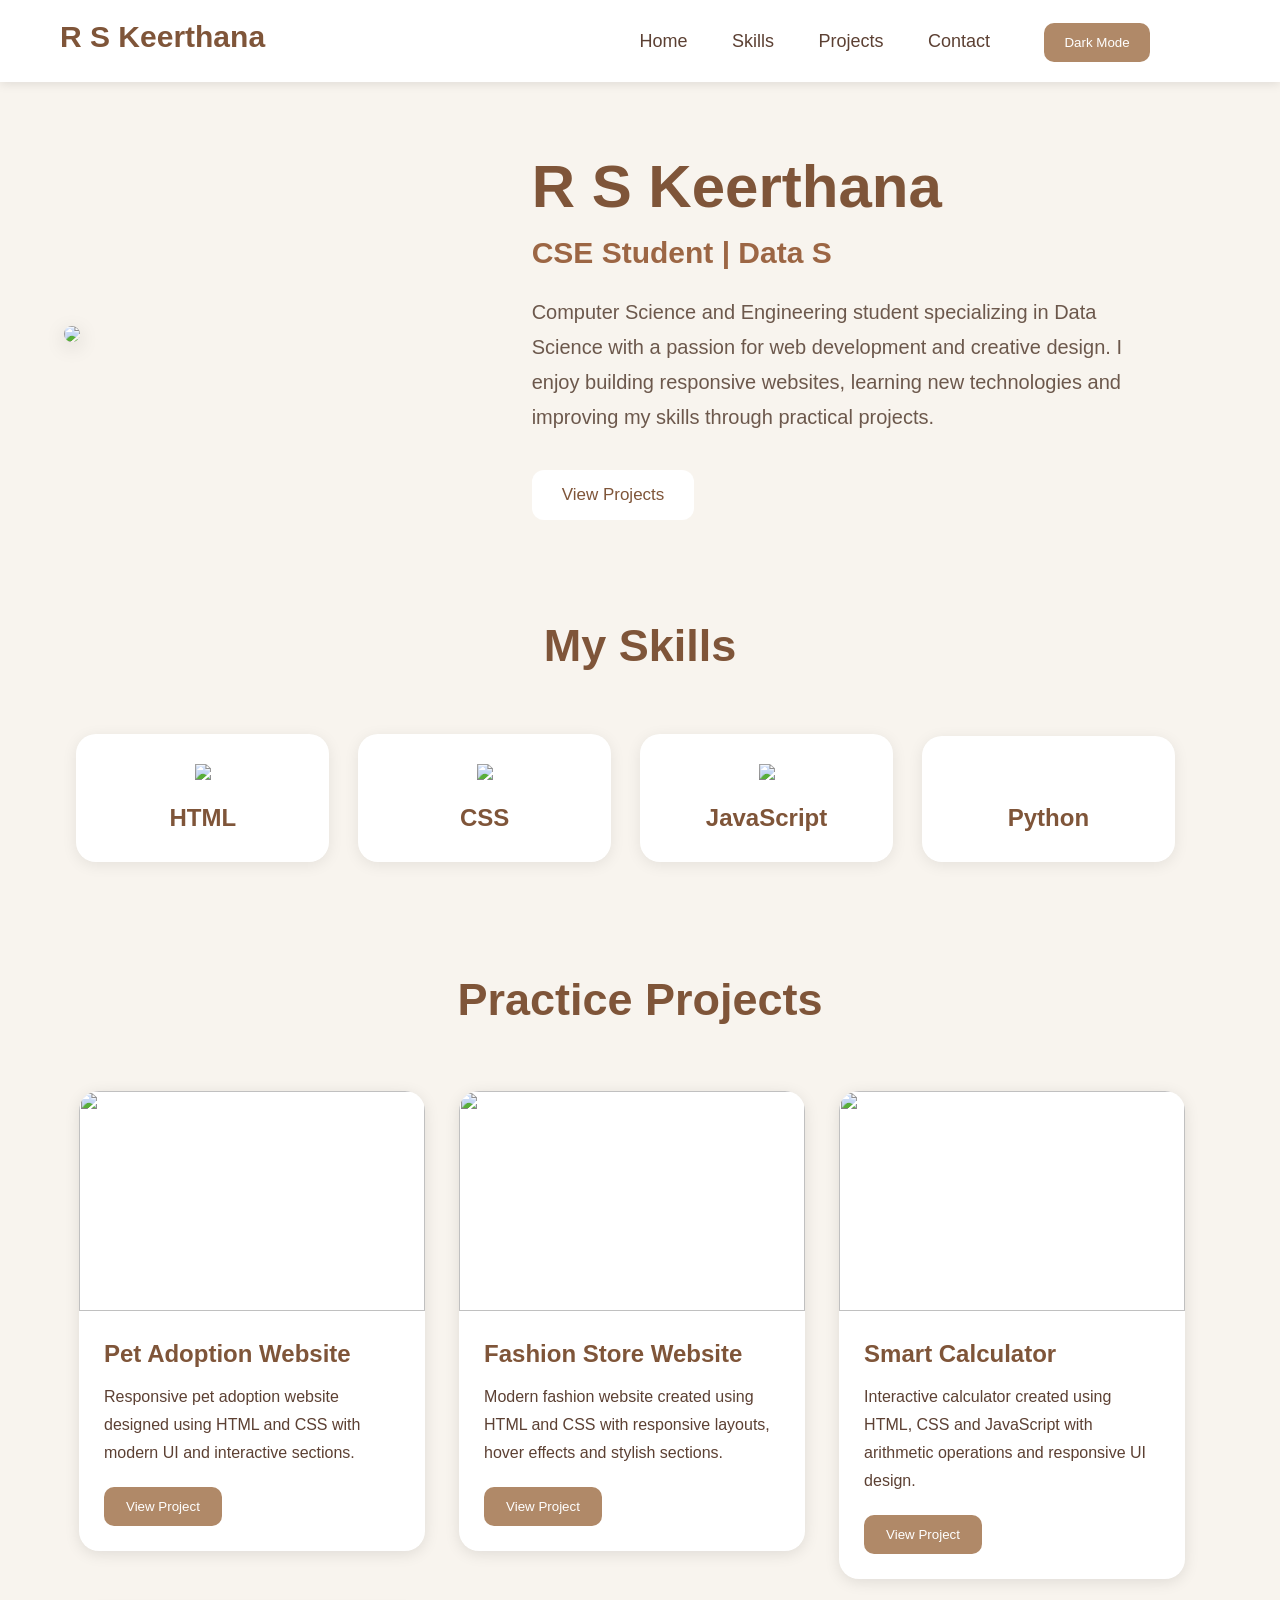
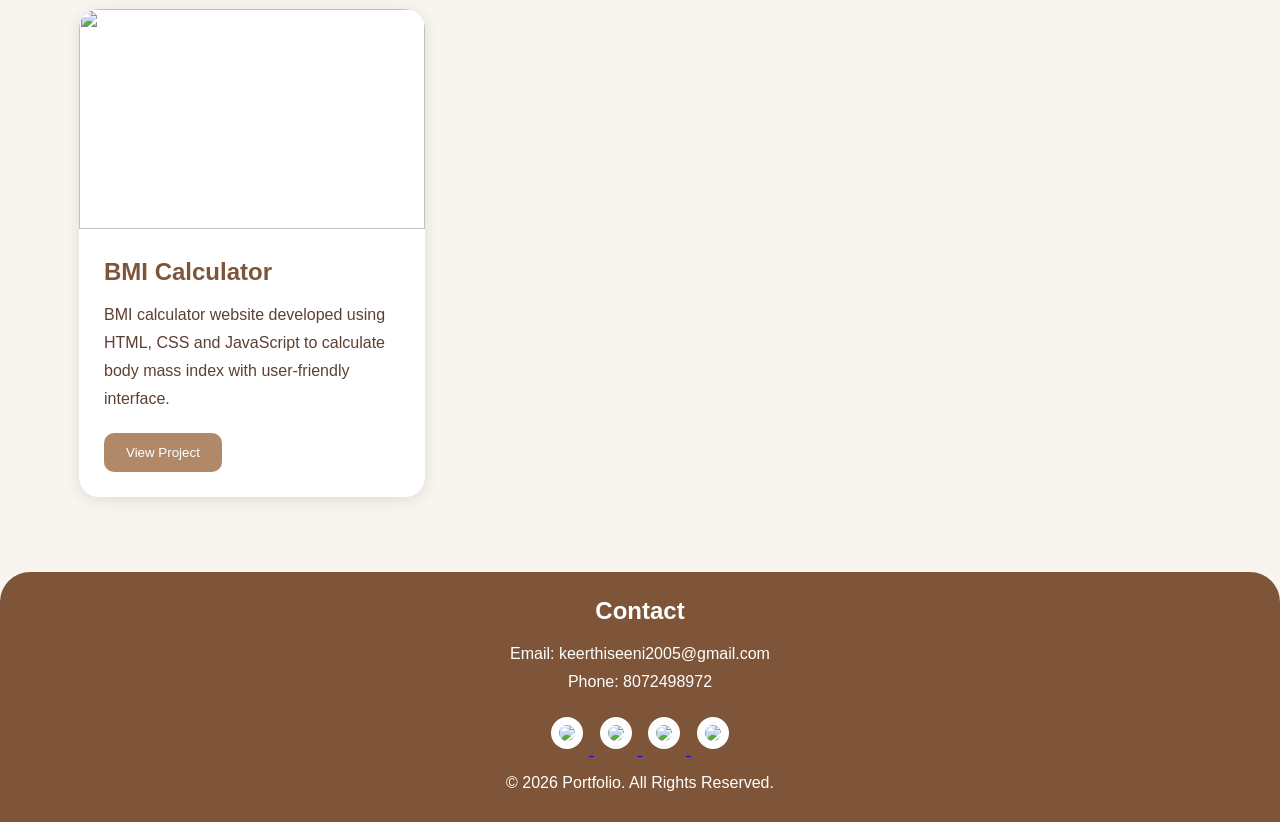
==== index.html @ 205410b9 "Rename portfolio.html to index.html" ====
<!DOCTYPE html>
<html lang="en">
<head>
<meta charset="UTF-8">
<meta name="viewport" content="width=device-width, initial-scale=1.0">
<title>R S Keerthana Portfolio</title>

<link rel="stylesheet" href="portfolio.css">

</head>
<body>

<nav>
<div class="logo">R S Keerthana</div>

<ul>
<li><a href="#">Home</a></li>
<li><a href="#skills">Skills</a></li>
<li><a href="#projects">Projects</a></li>
<li><a href="#contact">Contact</a></li>
</ul>

<button class="mode-btn" id="darkBtn">Dark Mode</button>
</nav>

<div class="hero">

<div class="hero-image">
<img src="../Project 1/assets/image.jpeg">
</div>

<div class="hero-text">

<h1>R S Keerthana</h1>

<h2 id="typing"></h2>

<p>
Computer Science and Engineering student specializing in Data Science with a passion for web development and creative design. I enjoy building responsive websites, learning new technologies and improving my skills through practical projects.
</p>

<div class="hero-buttons">
<button class="project-btn" id="projectBtn">View Projects</button>
</div>

</div>

</div>

<h1 class="heading" id="skills">My Skills</h1>

<div class="skills">

<div class="skill-card">
<img src="../Portfolio/assets/html.png">
<h2>HTML</h2>
</div>

<div class="skill-card">
<img src="../Portfolio/assets/css.png">
<h2>CSS</h2>
</div>

<div class="skill-card">
<img src="../Portfolio/assets/js.png">
<h2>JavaScript</h2>
</div>

<div class="skill-card">
<img src="">
<h2>Python</h2>
</div>

</div>

<h1 class="heading" id="projects">Practice Projects</h1>

<div class="projects">

<div class="project-card">
<div class="project-image">
<img src="../Portfolio/assets/pet.jpg">
<div class="overlay"></div>
</div>

<div class="project-content">
<h2>Pet Adoption Website</h2>

<p>
Responsive pet adoption website designed using HTML and CSS with modern UI and interactive sections.
</p>

<button class="petBtn">View Project</button>
</div>

</div>

<div class="project-card">

<div class="project-image">
<img src="../Portfolio/assets/fashion.jpg">
<div class="overlay"></div>
</div>

<div class="project-content">
<h2>Fashion Store Website</h2>

<p>
Modern fashion website created using HTML and CSS with responsive layouts, hover effects and stylish sections.
</p>

<button class="fashionBtn">View Project</button>

</div>
</div>

<div class="project-card">

<div class="project-image">
<img src="../Portfolio/assets/calc.jpg">
<div class="overlay"></div>
</div>

<div class="project-content">
<h2>Smart Calculator</h2>

<p>
Interactive calculator created using HTML, CSS and JavaScript with arithmetic operations and responsive UI design.
</p>

<button class="calculatorBtn">View Project</button>

</div>
</div>

<div class="project-card">

<div class="project-image">
<img src="../Portfolio/assets/bmi.jpg">
<div class="overlay"></div>
</div>

<div class="project-content">

<h2>BMI Calculator</h2>

<p>
BMI calculator website developed using HTML, CSS and JavaScript to calculate body mass index with user-friendly interface.
</p>

<button class="bmiBtn">View Project</button>

</div>
</div>

</div>

<footer id="contact">

<h3>Contact</h3>

<p>
Email: keerthiseeni2005@gmail.com<br>
Phone: 8072498972
</p>

<div class="socials">

<a href="https://www.instagram.com/kxxrthi_12" target="_blank">
<img src="../Portfolio/assets/insta.jpeg">
</a>

<a href="https://www.facebook.com/share/1E6U5638YS/" target="_blank">
<img src="../Portfolio/assets/face.png">
</a>

<a href="https://www.linkedin.com/in/keerthana-seenivasagan" target="_blank">
<img src="../Portfolio/assets/linked.png">
</a>

<a href="https://github.com/kxxrthi12" target="_blank">
<img src="../Portfolio/assets/github.png">
</a>

</div>

<p>© 2026 Portfolio. All Rights Reserved.</p>

</footer>

<script src="portfolio.js"></script>

</body>
</html>
---- portfolio.css ----
*{
margin:0;
padding:0;
box-sizing:border-box;
scroll-behavior:smooth;
font-family:Arial, Helvetica, sans-serif;
}

body{
background:#f8f4ee;
color:#5c4033;
}

nav{
background:white;
padding:20px 60px;
position:sticky;
top:0;
box-shadow:0px 2px 10px rgba(0,0,0,0.1);
z-index:1000;
}

.logo{
font-size:30px;
font-weight:bold;
display:inline-block;
color:#7f5539;
}

ul{
display:inline-block;
margin-left:350px;
}

li{
display:inline;
margin:20px;
}

li a{
text-decoration:none;
color:#5c4033;
font-size:18px;
}

li a:hover{
color:#b08968;
}

.mode-btn{
background:#b08968;
color:white;
border:none;
padding:12px 20px;
border-radius:10px;
margin-left:30px;
cursor:pointer;
}

.hero{
width:90%;
margin:auto;
margin-top:70px;
}

.hero-image{
width:35%;
display:inline-block;
vertical-align:middle;
}

.hero-image img{
width:100%;
border-radius:30px;
box-shadow:0px 5px 20px rgba(0,0,0,0.15);
}

.hero-text{
width:55%;
display:inline-block;
vertical-align:middle;
margin-left:60px;
}

.hero-text h1{
font-size:60px;
color:#7f5539;
}

.hero-text h2{
font-size:30px;
margin-top:15px;
color:#9c6644;
}

.hero-text p{
margin-top:25px;
font-size:20px;
line-height:35px;
color:#6c584c;
}

.hero-buttons{
margin-top:35px;
}

.hero-buttons button{
padding:15px 30px;
border:none;
border-radius:12px;
font-size:17px;
cursor:pointer;
transition:0.3s;
}

.project-btn{
background:white;
color:#7f5539;
border:2px solid #b08968;
}

.hero-buttons button:hover{
transform:scale(1.05);
}

.heading{
text-align:center;
font-size:45px;
margin-top:100px;
margin-bottom:50px;
color:#7f5539;
}

.skills,.projects{
width:90%;
margin:auto;
}

@keyframes fadeUp{
from{
opacity:0;
transform:translateY(40px);
}

to{
opacity:1;
transform:translateY(0px);
}
}

.skill-card{
opacity:0;
transform:translateY(40px);
animation:fadeUp 1s forwards;
width:22%;
display:inline-block;
background:white;
padding:30px;
margin:12px;
text-align:center;
border-radius:20px;
box-shadow:0px 3px 15px rgba(0,0,0,0.08);
transition:0.4s;
}

.skill-card:hover,.project-card:hover{
transform:translateY(-10px);
}

.skill-card img{
width:70px;
}

.skill-card h2{
margin-top:20px;
color:#7f5539;
}

.project-card{
opacity:0;
transform:translateY(40px);
animation:fadeUp 1s forwards;
width:30%;
display:inline-block;
background:white;
margin:15px;
border-radius:20px;
overflow:hidden;
vertical-align:top;
box-shadow:0px 3px 15px rgba(0,0,0,0.1);
transition:0.4s;
}

.project-image{
position:relative;
overflow:hidden;
}

.overlay{
position:absolute;
top:0;
left:0;
width:100%;
height:100%;
background:rgba(0,0,0,0.5);
opacity:0;
transition:0.4s;
}

.project-card:hover .overlay{
opacity:1;
}

.project-card img{
width:100%;
height:220px;
object-fit:cover;
}

.project-content{
padding:25px;
}

.project-content h2{
color:#7f5539;
}

.project-content p{
margin-top:15px;
line-height:28px;
}

.project-content button{
margin-top:20px;
padding:12px 22px;
border:none;
border-radius:10px;
background:#b08968;
color:white;
cursor:pointer;
}

footer{
margin-top:60px;
background:#7f5539;
padding:25px 20px;
text-align:center;
color:white;
border-top-left-radius:30px;
border-top-right-radius:30px;
}

footer h3{
margin-bottom:15px;
font-size:24px;
}

footer p{
margin-top:10px;
font-size:16px;
line-height:28px;
}

footer .socials{
margin-top:15px;
}

footer .socials img{
background:white;
padding:8px;
border-radius:50%;
width:42px;
margin:6px;
}

footer .socials img:hover{
transform:translateY(-5px);
}

.dark{
background:#1f1f1f;
color:white;
}

.dark nav,
.dark .skill-card,
.dark .project-card,
.dark footer{
background:#2c2c2c;
color:white;
}

.dark .hero-text p,
.dark .project-content p{
color:#d6d6d6;
}

@media screen and (max-width:768px){

ul{
display:block;
margin-left:0;
margin-top:20px;
}

li{
display:block;
margin:15px 0;
}

.hero-image,
.hero-text,
.skill-card,
.project-card{
width:100%;
margin-left:0;
}

.hero-text{
margin-top:40px;
}

}
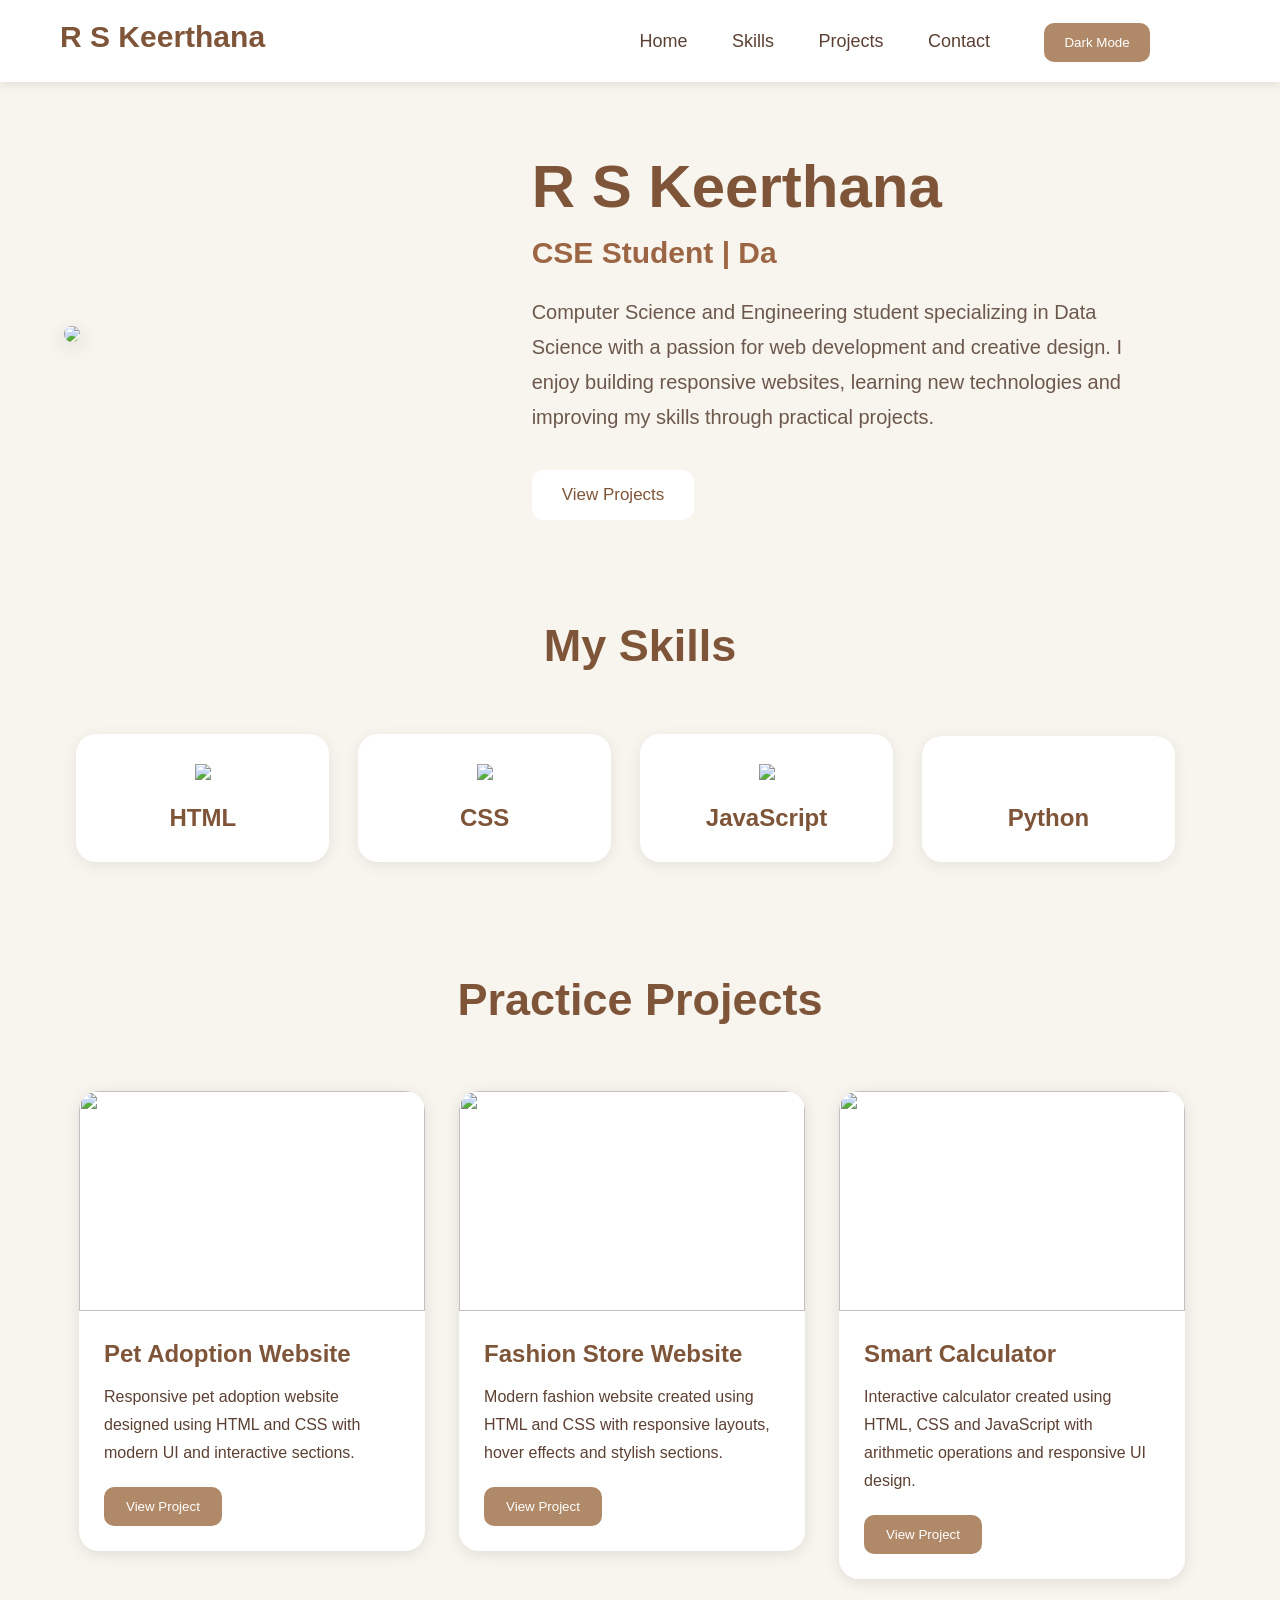
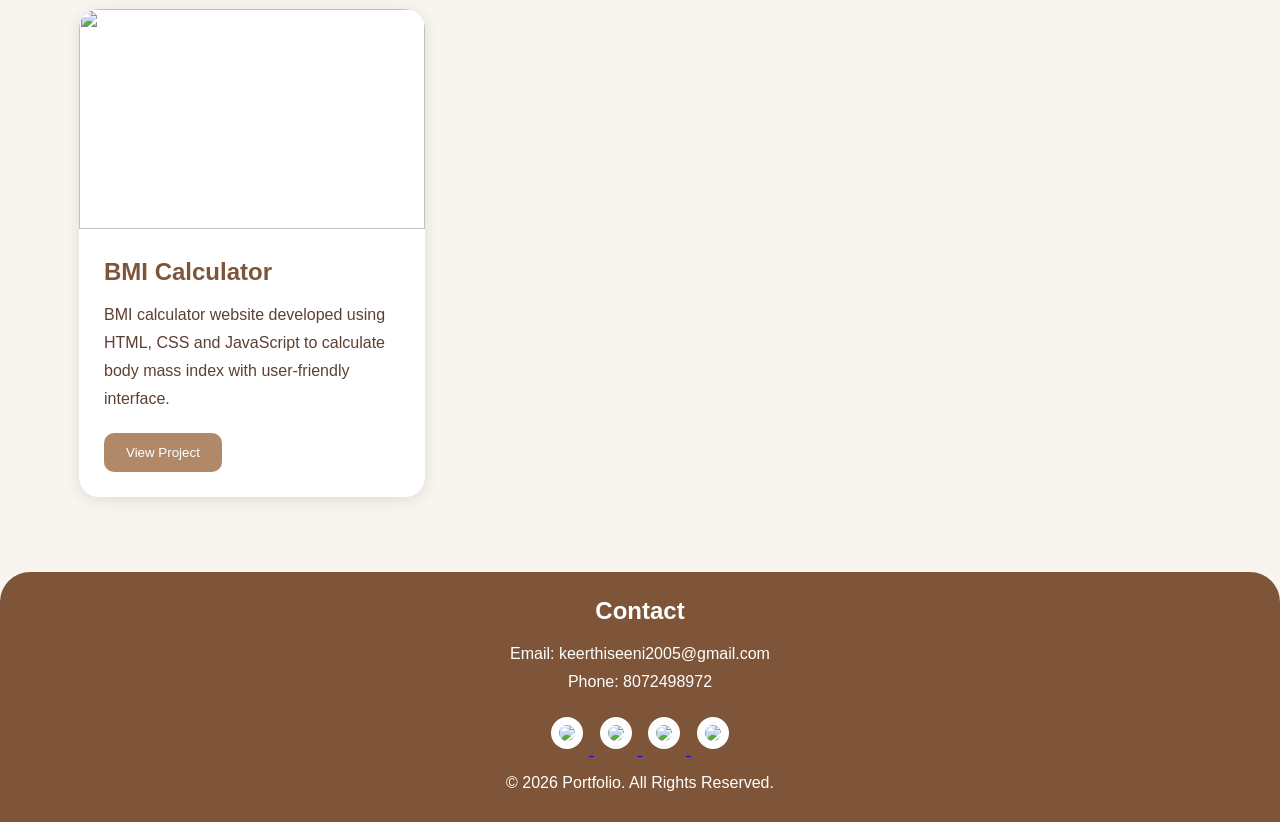
==== commit 1f501180: "Update index.html" ====
--- a/index.html
+++ b/index.html
@@ -26,7 +26,7 @@
 <div class="hero">
 
 <div class="hero-image">
-<img src="../Project 1/assets/image.jpeg">
+<img src="../Portfolio/assets/image.jpeg">
 </div>
 
 <div class="hero-text">
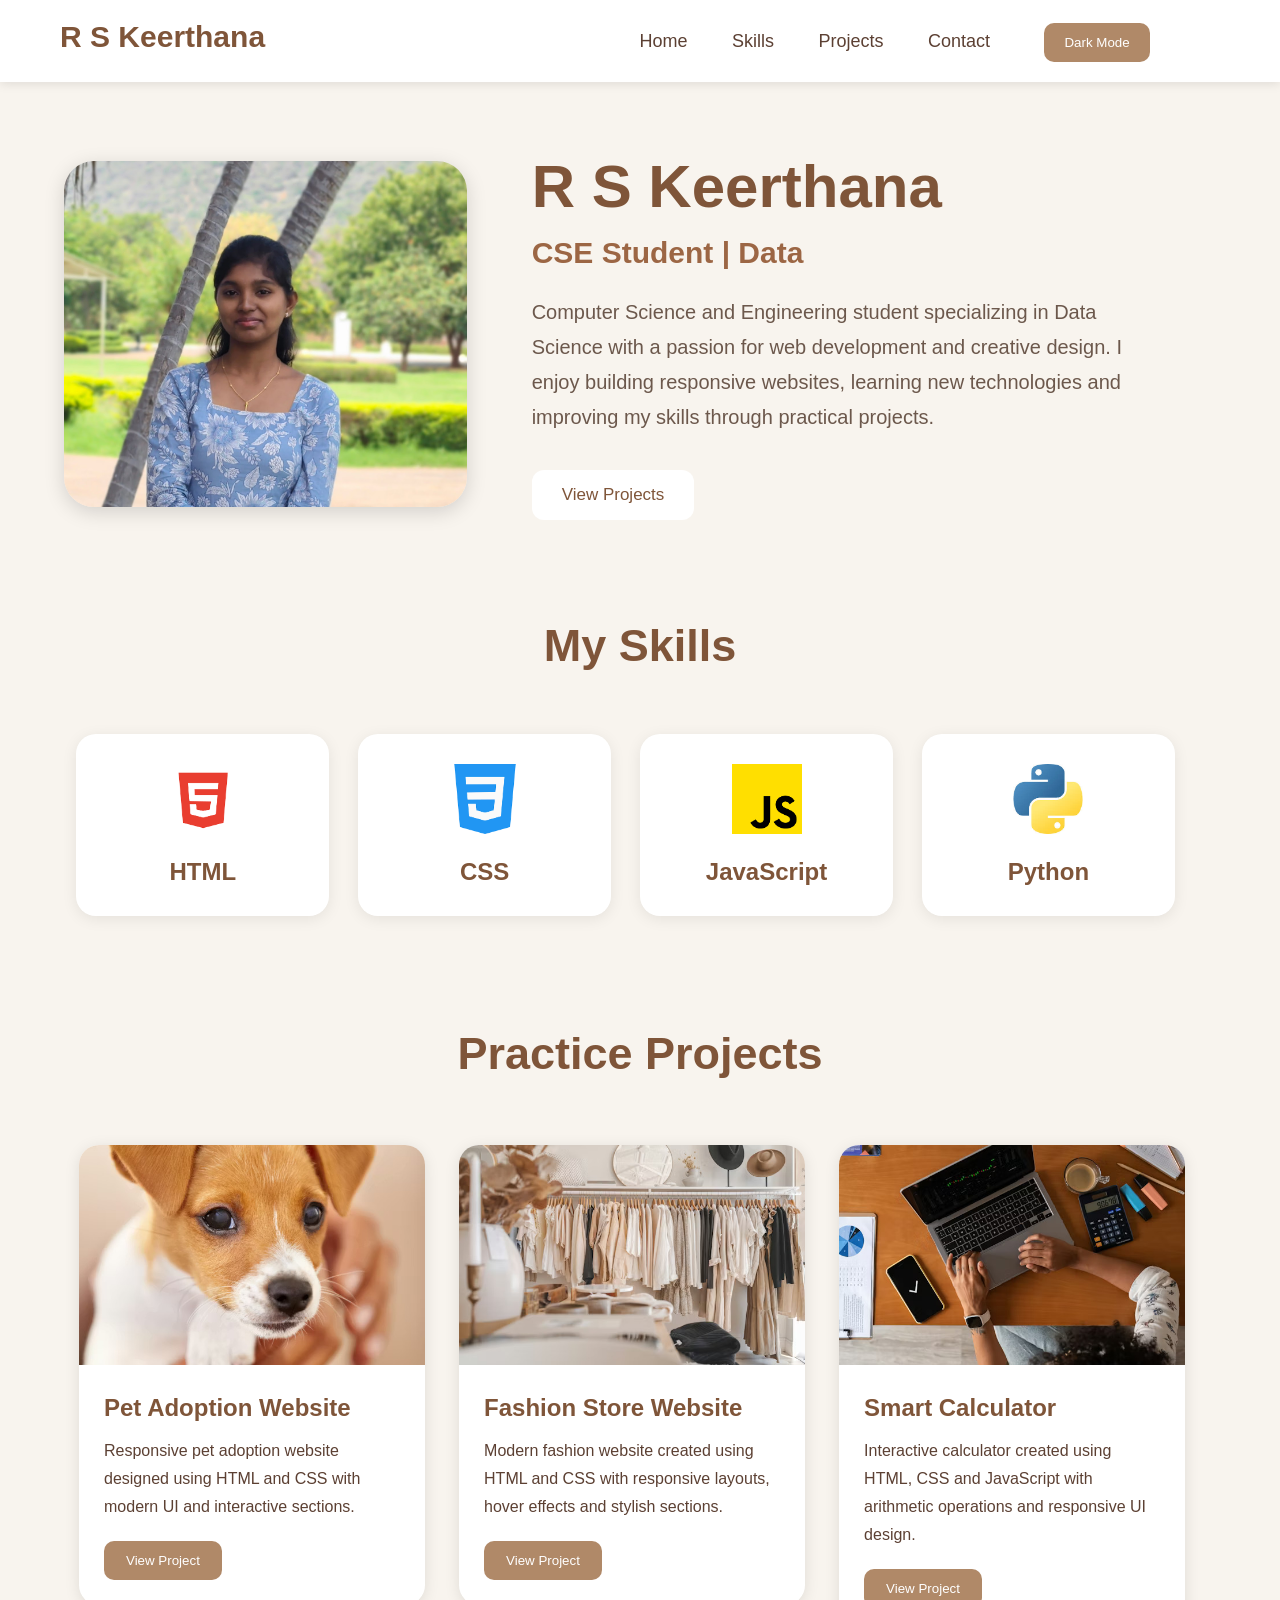
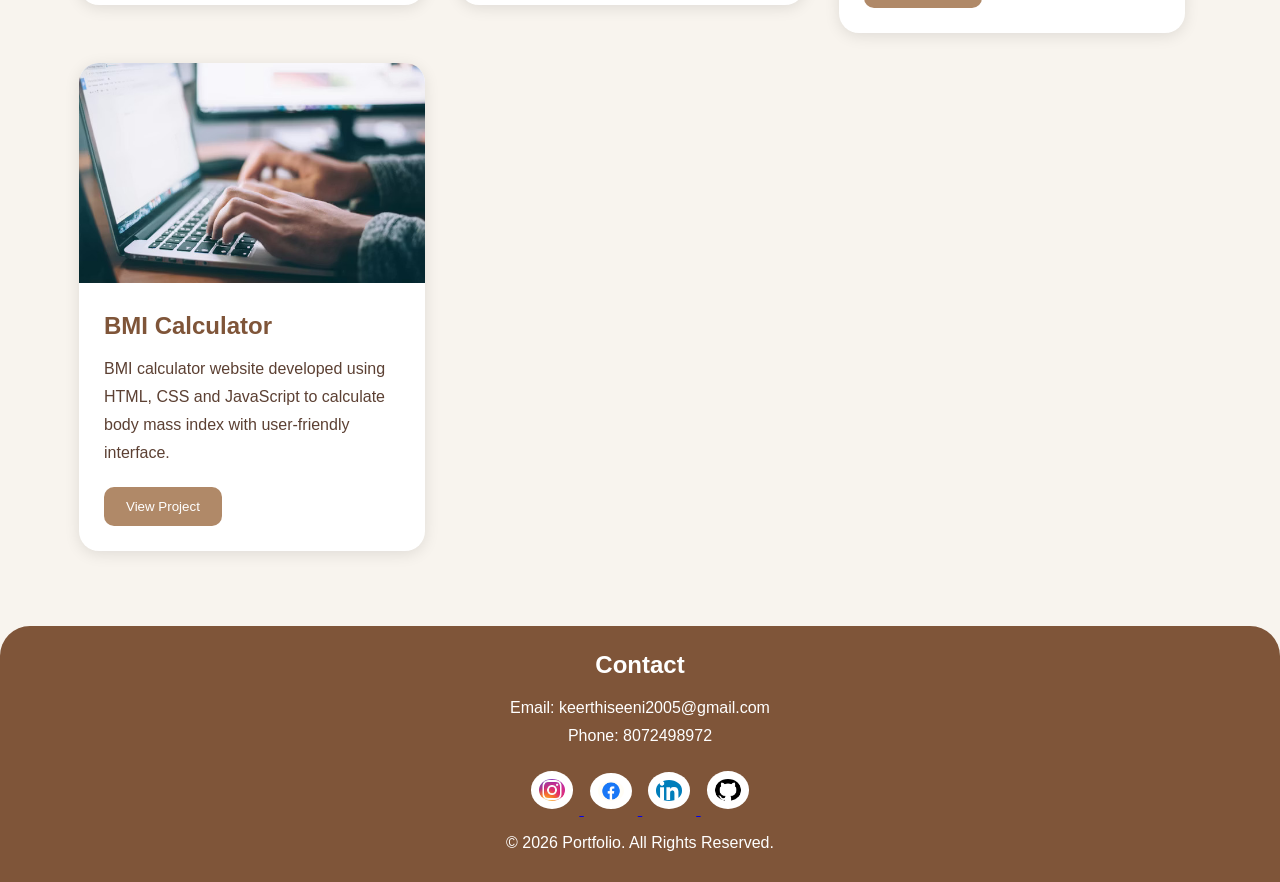
==== commit 6c48d4eb: "Update index.html" ====
--- a/index.html
+++ b/index.html
@@ -26,7 +26,7 @@
 <div class="hero">
 
 <div class="hero-image">
-<img src="../Portfolio/assets/image.jpeg">
+<img src="assets/image.jpeg">
 </div>
 
 <div class="hero-text">
@@ -52,22 +52,22 @@
 <div class="skills">
 
 <div class="skill-card">
-<img src="../Portfolio/assets/html.png">
+<img src="assets/html.png">
 <h2>HTML</h2>
 </div>
 
 <div class="skill-card">
-<img src="../Portfolio/assets/css.png">
+<img src="assets/css.png">
 <h2>CSS</h2>
 </div>
 
 <div class="skill-card">
-<img src="../Portfolio/assets/js.png">
+<img src="assets/js.png">
 <h2>JavaScript</h2>
 </div>
 
 <div class="skill-card">
-<img src="">
+<img src="assets/python.jpeg">
 <h2>Python</h2>
 </div>
 
@@ -79,7 +79,7 @@
 
 <div class="project-card">
 <div class="project-image">
-<img src="../Portfolio/assets/pet.jpg">
+<img src="assets/pet.jpg">
 <div class="overlay"></div>
 </div>
 
@@ -98,7 +98,7 @@
 <div class="project-card">
 
 <div class="project-image">
-<img src="../Portfolio/assets/fashion.jpg">
+<img src="assets/fashion.jpg">
 <div class="overlay"></div>
 </div>
 
@@ -117,7 +117,7 @@
 <div class="project-card">
 
 <div class="project-image">
-<img src="../Portfolio/assets/calc.jpg">
+<img src="assets/calc.jpg">
 <div class="overlay"></div>
 </div>
 
@@ -136,7 +136,7 @@
 <div class="project-card">
 
 <div class="project-image">
-<img src="../Portfolio/assets/bmi.jpg">
+<img src="assets/bmi.jpg">
 <div class="overlay"></div>
 </div>
 
@@ -167,19 +167,19 @@
 <div class="socials">
 
 <a href="https://www.instagram.com/kxxrthi_12" target="_blank">
-<img src="../Portfolio/assets/insta.jpeg">
+<img src="assets/insta.jpeg">
 </a>
 
 <a href="https://www.facebook.com/share/1E6U5638YS/" target="_blank">
-<img src="../Portfolio/assets/face.png">
+<img src="assets/face.png">
 </a>
 
 <a href="https://www.linkedin.com/in/keerthana-seenivasagan" target="_blank">
-<img src="../Portfolio/assets/linked.png">
+<img src="assets/linked.png">
 </a>
 
 <a href="https://github.com/kxxrthi12" target="_blank">
-<img src="../Portfolio/assets/github.png">
+<img src="assets/github.png">
 </a>
 
 </div>
